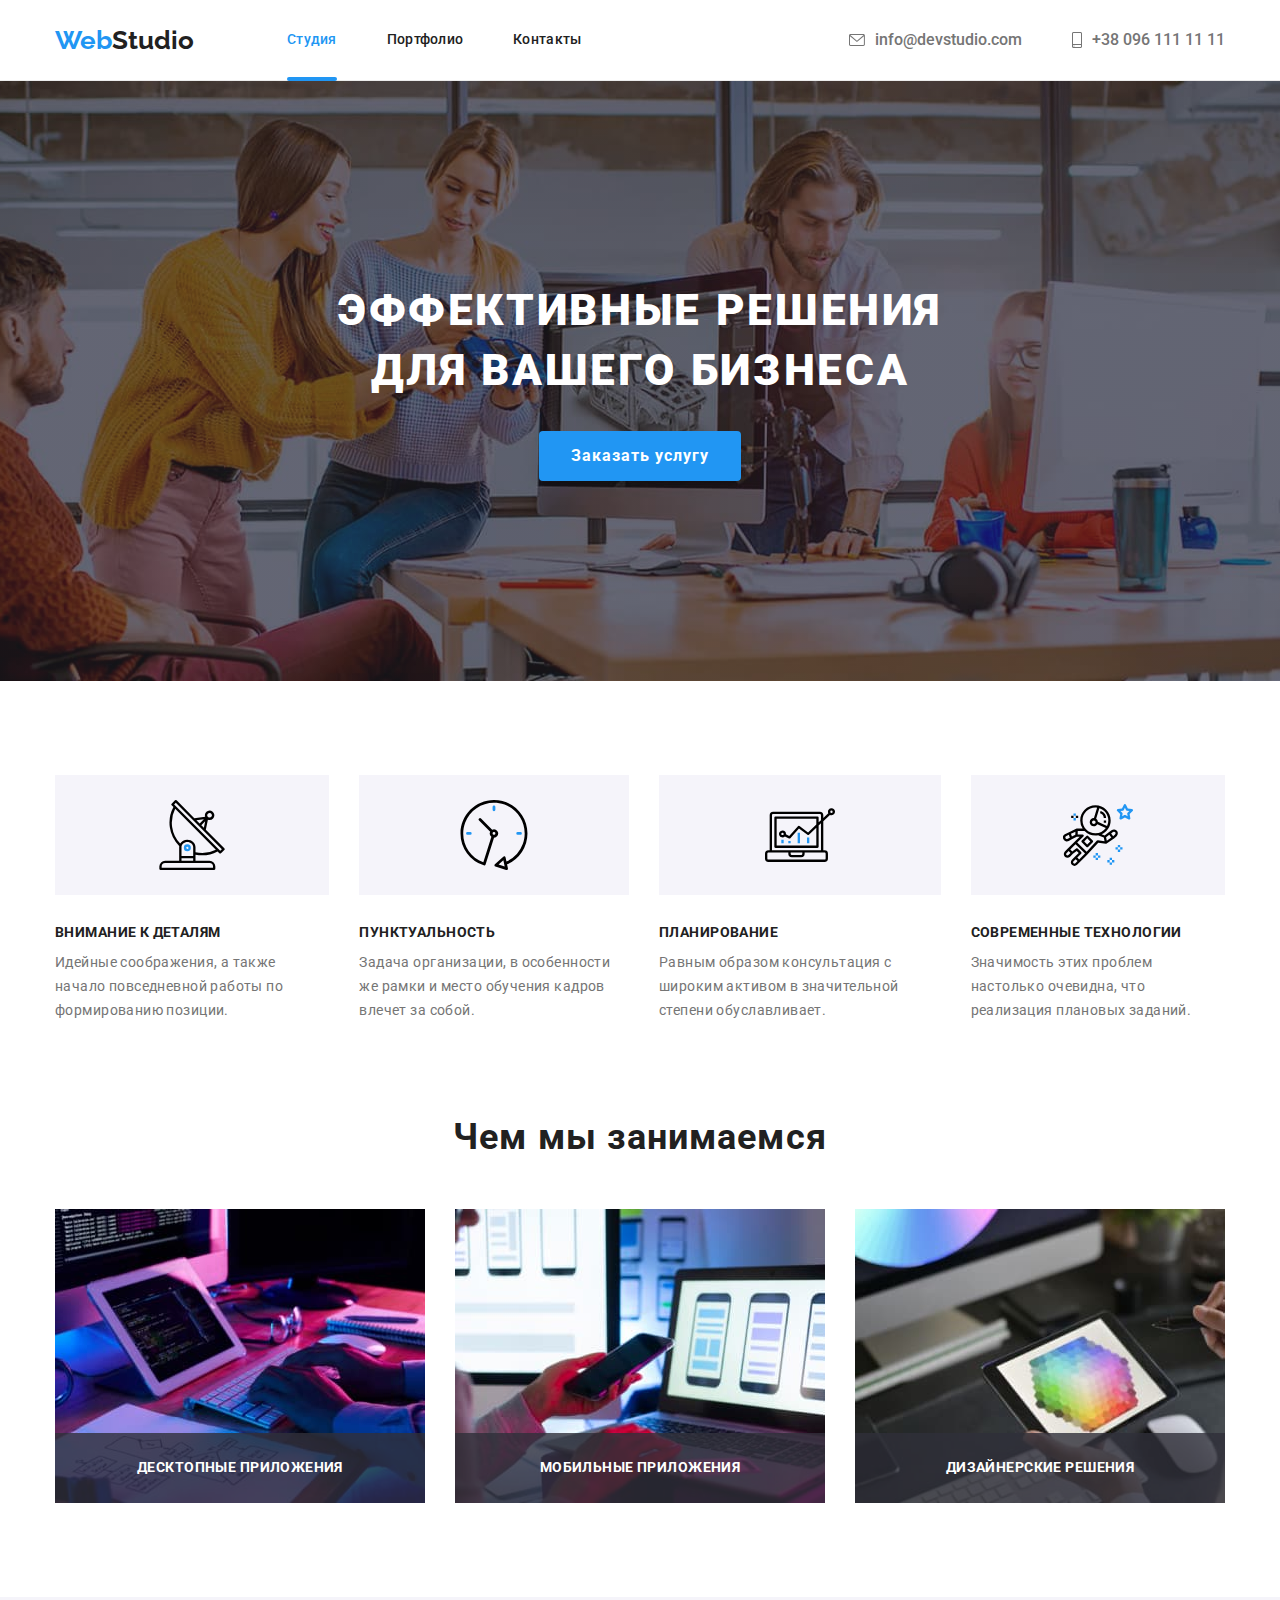
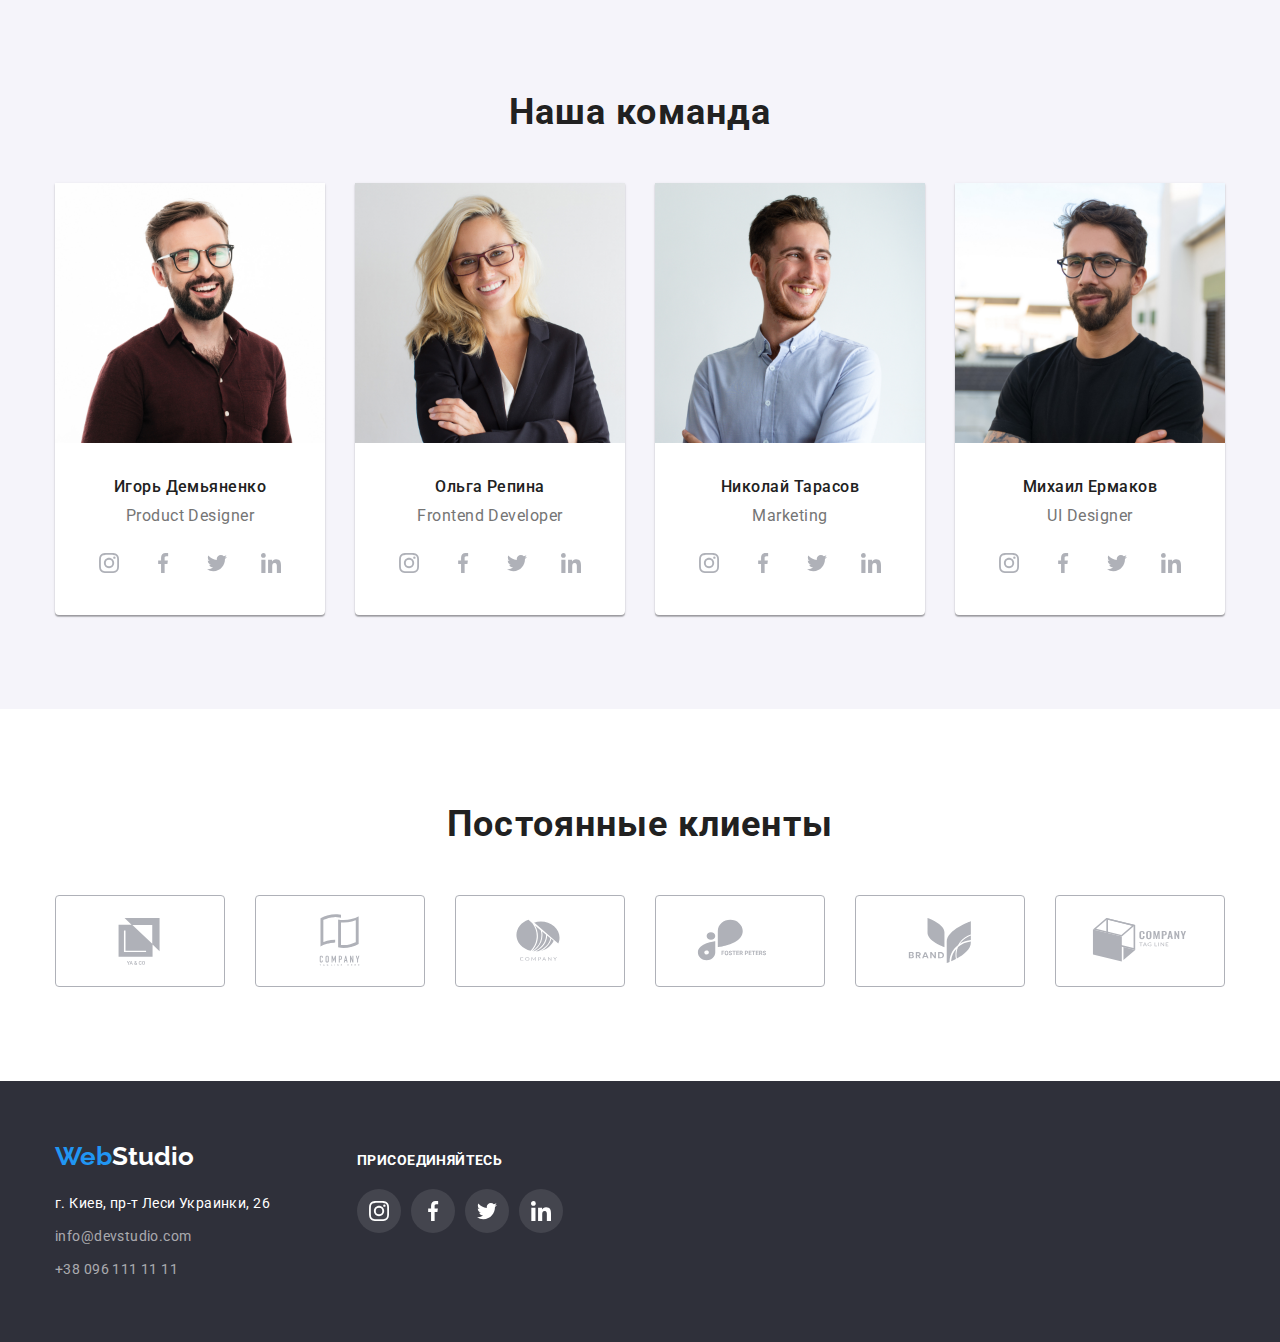
==== index.html @ f7746294 "Initial commit" ====
<!DOCTYPE html>
<html lang="ru">
<!--head-->

<head>
    <meta charset="UTF-8" />
    <meta http-equiv="X-UA-Compatible" content="IE=edge" />
    <meta name="viewport" content="width=device-width, initial-scale=1.0" />
    <title>Web Studio</title>
    <link rel="preconnect" href="https://fonts.googleapis.com" />
    <link rel="preconnect" href="https://fonts.gstatic.com" crossorigin />
    <link href="https://fonts.googleapis.com/css2?family=Raleway:wght@700&family=Roboto:wght@400;500;700;900&display=swap" rel="stylesheet" />
    <link rel="stylesheet" href="https://cdn.jsdelivr.net/npm/modern-normalize@1.1.0/modern-normalize.min.css" />
    <link rel="stylesheet" href="./css/style.css" />
</head>
<!--body-->

<body>
    <!--header-->
    <header class="header">
        <div class="container">
            <a class="logo link" href="./index.html" lang="en">Web<span class="logo-header">Studio</span></a
        >
        <nav class="header-nav link">
          <ul class="nav-list list">
            <li class="nav-item">
              <a href="./index.html" class="nav-link link current-link">Студия</a>
            </li>
            <li class="nav-item">
                <a href="./portfolio.html " class="nav-link link">Портфолио</a>
            </li>
            <li class="nav-item">
                <a href="#" class="nav-link link">Контакты</a>
            </li>
            </ul>
            </nav>
            <ul class="contact-us list">
                <li class="contact-us-item">
                    <a href="mailto:info@devstudio.com" lang="en" class="contact-us-link link">
                        <svg class="contact-icons" width="16" height="12">
                <use href="./images/body/icons/sprite.svg#envelope"></use>
              </svg> info@devstudio.com
                    </a>
                </li>
                <li class="contact-us-item">
                    <a href="tel:+380961111111" class="contact-us-link link">
                        <svg class="contact-icons" width="10" height="16">
                <use href="./images/body/icons/sprite.svg#smartphone"></use>
              </svg> +38 096 111 11 11</a>
                </li>
            </ul>
        </div>
    </header>
    <!--main-->
    <main>
        <!-- HERO -->
        <section class="hero">
            <div class="container">
                <h1 class="hero-title">Эффективные решения для вашего бизнеса</h1>
                <button type="button" class="btn hero-btn" data-modal-open>Заказать услугу</button>
                <div class="backdrop is-hidden" data-modal>
                    <div class="modal">
                        <button class="modal-btn" data-modal-close>
                <svg class="modal-close" width="18" height="18">
                  <use href="./images/body/icons/sprite.svg#close-black"></use>
                </svg>
              </button>
                    </div>
                </div>
            </div>
        </section>
        <!-- MAIN TASKS -->
        <section class="section">
            <div class="container">
                <h2 class="title visually-hidden">Основные задачи</h2>
                <ul class="main-tasks-list list">
                    <li class="main-tasks-item">
                        <div class="main-task-container">
                            <svg class="main-tasks-logo" width="70" height="70">
                  <use href="./images/body/icons/sprite.svg#antenna"></use>
                </svg>
                        </div>
                        <h3 class="main-tasks-title">Внимание к деталям</h3>
                        <p class="main-tasks-text">
                            Идейные соображения, а также начало повседневной работы по формированию позиции.
                        </p>
                    </li>
                    <li class="main-tasks-item">
                        <div class="main-task-container">
                            <svg class="main-tasks-logo" width="70" height="70">
                  <use href="./images/body/icons/sprite.svg#clock"></use>
                </svg>
                        </div>
                        <h3 class="main-tasks-title">Пунктуальность</h3>
                        <p class="main-tasks-text">
                            Задача организации, в особенности же рамки и место обучения кадров влечет за собой.
                        </p>
                    </li>
                    <li class="main-tasks-item">
                        <div class="main-task-container">
                            <svg class="main-tasks-logo" width="70" height="70">
                  <use href="./images/body/icons/sprite.svg#diagram"></use>
                </svg>
                        </div>
                        <h3 class="main-tasks-title">Планирование</h3>
                        <p class="main-tasks-text">
                            Равным образом консультация с широким активом в значительной степени обуславливает.
                        </p>
                    </li>
                    <li class="main-tasks-item">
                        <div class="main-task-container">
                            <svg class="main-tasks-logo" width="70" height="70">
                  <use href="./images/body/icons/sprite.svg#astronaut"></use>
                </svg>
                        </div>
                        <h3 class="main-tasks-title">Современные технологии</h3>
                        <p class="main-tasks-text">
                            Значимость этих проблем настолько очевидна, что реализация плановых заданий.
                        </p>
                    </li>
                </ul>
            </div>
        </section>
        <!-- OUR WORKS -->
        <section class="our-work section">
            <div class="container">
                <h2 class="our-work-title">Чем мы занимаемся</h2>
                <ul class="our-work-list list">
                    <li class="our-work-item">
                        <div class="our-work-thumb">
                            <p class="our-work-description">Десктопные приложения</p>
                            <img class="img" src="./images/body/tablet+keyboard.jpg" alt="Набор кода на клавиатуре с отображением на экране" width="370" height="294" />
                        </div>
                    </li>
                    <li class="our-work-item">
                        <div class="our-work-thumb">
                            <p class="our-work-description">Мобильные приложения</p>
                            <img class="img" src="./images/body/phone+laptop.jpg" alt="Синхронизация телефона и компьютера" width="370" height="294" />
                        </div>
                    </li>
                    <li class="our-work-item">
                        <div class="our-work-thumb">
                            <p class="our-work-description">Дизайнерские решения</p>
                            <img class="img" src="./images/body/tablet.jpg" alt="Графика на планшете" width="370" height="294" />
                        </div>
                    </li>
                </ul>
            </div>
        </section>
        <!-- OUR TEAM -->
        <section class="our-team section">
            <div class="container">
                <h2 class="our-team-title">Наша команда</h2>
                <ul class="our-team-list list">
                    <li class="our-team-item">
                        <img class="img" src="./images/body/igor-demyanenko.jpg" alt="Фото Игоря Демьяненко" width="270" height="260" />
                        <div class="our-team-container">
                            <h3 class="our-team-name">Игорь Демьяненко</h3>
                            <p lang="en" class="our-team-text">Product Designer</p>
                            <ul class="list">
                                <li class="item">
                                    <a class="link" href="https://www.instagram.com/" aria-label="instargam" target="no_blank" rel="noopener noreferer">
                                        <svg class="social-logo" width="20" height="20">
                        <use href="./images/body/icons/sprite.svg#instagram"></use>
                      </svg>
                                    </a>
                                </li>
                                <li class="item">
                                    <a class="link" href="https://www.facebook.com/" aria-label="facebook" target="no_blank" rel="noopener noreferer">
                                        <svg class="social-logo" width="20" height="20">
                        <use href="./images/body/icons/sprite.svg#facebook"></use>
                      </svg>
                                    </a>
                                </li>
                                <li class="item">
                                    <a class="link" href="https://twitter.com/" aria-label="twitter" target="no_blank" rel="noopener noreferer">
                                        <svg class="social-logo" width="20" height="20">
                        <use href="./images/body/icons/sprite.svg#twitter"></use>
                      </svg>
                                    </a>
                                </li>
                                <li class="item">
                                    <a class="link" href="https://www.linkedin.com/" aria-label="linkedin" target="no_blank" rel="noopener noreferer">
                                        <svg class="social-logo" width="20" height="20">
                        <use href="./images/body/icons/sprite.svg#linkedin"></use>
                      </svg>
                                    </a>
                                </li>
                            </ul>
                        </div>
                    </li>
                    <li class="our-team-item">
                        <img class="img" src="./images/body/olga-repina.jpg" alt="Фото Ольги Репиной" width="270" height="260" />
                        <div class="our-team-container">
                            <h3 class="our-team-name">Ольга Репина</h3>
                            <p lang="en" class="our-team-text">Frontend Developer</p>
                            <ul class="list">
                                <li class="item">
                                    <a class="link" href="https://www.instagram.com/" aria-label="instargam" target="no_blank" rel="noopener noreferer">
                                        <svg class="social-logo" width="20" height="20">
                        <use href="./images/body/icons/sprite.svg#instagram"></use>
                      </svg>
                                    </a>
                                </li>
                                <li class="item">
                                    <a class="link" href="https://www.facebook.com/" aria-label="facebook" target="no_blank" rel="noopener noreferer">
                                        <svg class="social-logo" width="20" height="20">
                        <use href="./images/body/icons/sprite.svg#facebook"></use>
                      </svg>
                                    </a>
                                </li>
                                <li class="item">
                                    <a class="link" href="https://twitter.com/" aria-label="twitter" target="no_blank" rel="noopener noreferer">
                                        <svg class="social-logo" width="20" height="20">
                        <use href="./images/body/icons/sprite.svg#twitter"></use>
                      </svg>
                                    </a>
                                </li>
                                <li class="item">
                                    <a class="link" href="https://www.linkedin.com/" aria-label="linkedin" target="no_blank" rel="noopener noreferer">
                                        <svg class="social-logo" width="20" height="20">
                        <use href="./images/body/icons/sprite.svg#linkedin"></use>
                      </svg>
                                    </a>
                                </li>
                            </ul>
                        </div>
                    </li>
                    <li class="our-team-item">
                        <img class="img" src="./images/body/nikolay-tarasov.jpg" alt="Фото Николая Тарасова" width="270" height="260" />
                        <div class="our-team-container">
                            <h3 class="our-team-name">Николай Тарасов</h3>
                            <p lang="en" class="our-team-text">Marketing</p>
                            <ul class="list">
                                <li class="item">
                                    <a class="link" href="https://www.instagram.com/" aria-label="instargam" target="no_blank" rel="noopener noreferer">
                                        <svg class="social-logo" width="20" height="20">
                        <use href="./images/body/icons/sprite.svg#instagram"></use>
                      </svg>
                                    </a>
                                </li>
                                <li class="item">
                                    <a class="link" href="https://www.facebook.com/" aria-label="facebook" target="no_blank" rel="noopener noreferer">
                                        <svg class="social-logo" width="20" height="20">
                        <use href="./images/body/icons/sprite.svg#facebook"></use>
                      </svg>
                                    </a>
                                </li>
                                <li class="item">
                                    <a class="link" href="https://twitter.com/" aria-label="twitter" target="no_blank" rel="noopener noreferer">
                                        <svg class="social-logo" width="20" height="20">
                        <use href="./images/body/icons/sprite.svg#twitter"></use>
                      </svg>
                                    </a>
                                </li>
                                <li class="item">
                                    <a class="link" href="https://www.linkedin.com/" aria-label="linkedin" target="no_blank" rel="noopener noreferer">
                                        <svg class="social-logo" width="20" height="20">
                        <use href="./images/body/icons/sprite.svg#linkedin"></use>
                      </svg>
                                    </a>
                                </li>
                            </ul>
                        </div>
                    </li>
                    <li class="our-team-item">
                        <img class="img" src="./images/body/mikhail-ermakov.jpg" alt="Фото Михаила Ермакова" width="270" height="260" />
                        <div class="our-team-container">
                            <h3 class="our-team-name">Михаил Ермаков</h3>
                            <p lang="en" class="our-team-text">UI Designer</p>
                            <ul class="list">
                                <li class="item">
                                    <a class="link" href="https://www.instagram.com/" aria-label="instargam" target="no_blank" rel="noopener noreferer">
                                        <svg class="social-logo" width="20" height="20">
                        <use href="./images/body/icons/sprite.svg#instagram"></use>
                      </svg>
                                    </a>
                                </li>
                                <li class="item">
                                    <a class="link" href="https://www.facebook.com/" aria-label="facebook" target="no_blank" rel="noopener noreferer">
                                        <svg class="social-logo" width="20" height="20">
                        <use href="./images/body/icons/sprite.svg#facebook"></use>
                      </svg>
                                    </a>
                                </li>
                                <li class="item">
                                    <a class="link" href="https://twitter.com/" aria-label="twitter" target="no_blank" rel="noopener noreferer">
                                        <svg class="social-logo" width="20" height="20">
                        <use href="./images/body/icons/sprite.svg#twitter"></use>
                      </svg>
                                    </a>
                                </li>
                                <li class="item">
                                    <a class="link" href="https://www.linkedin.com/" aria-label="linkedin" target="no_blank" rel="noopener noreferer">
                                        <svg class="social-logo" width="20" height="20">
                        <use href="./images/body/icons/sprite.svg#linkedin"></use>
                      </svg>
                                    </a>
                                </li>
                            </ul>
                        </div>
                    </li>
                </ul>
            </div>
        </section>
    </main>
    <!-- OUR CLIENTS -->
    <section class="section">
        <div class="container">
            <h2 class="our-clients-title title">Постоянные клиенты</h2>
            <ul class="our-clients-list list">
                <li class="our-clients-item item">
                    <a class="our-clients-link link" href="">
                        <svg class="clients-icon" width="160" height="60">
                <use href="./images/body/icons/sprite.svg#logo-1"></use>
              </svg>
                    </a>
                </li>
                <li class="our-clients-item item">
                    <a class="our-clients-link link" href="">
                        <svg class="clients-icon" width="106" height="60">
                <use href="./images/body/icons/sprite.svg#logo-2"></use>
              </svg>
                    </a>
                </li>
                <li class="our-clients-item item">
                    <a class="our-clients-link link" href="">
                        <svg class="clients-icon" width="106" height="60">
                <use href="./images/body/icons/sprite.svg#logo-3"></use>
              </svg>
                    </a>
                </li>
                <li class="our-clients-item item">
                    <a class="our-clients-link link" href="">
                        <svg class="clients-icon" width="106" height="60">
                <use href="./images/body/icons/sprite.svg#logo-4"></use>
              </svg>
                    </a>
                </li>
                <li class="our-clients-item item">
                    <a class="our-clients-link link" href="">
                        <svg class="clients-icon" width="106" height="60">
                <use href="./images/body/icons/sprite.svg#logo-5"></use>
              </svg>
                    </a>
                </li>
                <li class="our-clients-item item">
                    <a class="our-clients-link link" href="">
                        <svg class="clients-icon" width="106" height="60">
                <use href="./images/body/icons/sprite.svg#logo-6"></use>
              </svg>
                    </a>
                </li>
            </ul>
        </div>
    </section>
    <!--footer-->
    <footer class="footer">
        <div class="container">
            <div class="footer-contacts">
                <a class="logo link" href="./index.html" lang="en">Web<span class="logo-footer">Studio</span></a
          >
          <address class="address">
            <ul class="address-list list">
              <li class="address-item">
                <a
                  href="https://goo.gl/maps/aVmXrmSKE6ymTyCH6"
                  target="no_blank"
                  rel="noopener noreferer"
                  class="address-link office link"
                  >г. Киев, пр-т Леси Украинки, 26</a
                >
              </li>
              <li class="address-item">
                <a href="mailto:info@devstudio.com" lang="en" class="address-link link"
                  >info@devstudio.com</a
                >
              </li>
              <li class="address-item">
                <a href="tel:+380961111111" class="address-link link">+38 096 111 11 11</a>
                </li>
                </ul>
                </address>
            </div>
            <div class="footer-socials">
                <h3>присоединяйтесь</h3>
                <ul class="list">
                    <li class="item">
                        <a class="link" href="https://www.instagram.com/" aria-label="instargam" target="no_blank" rel="noopener noreferer">
                            <svg class="social-logo" width="20" height="20">
                  <use href="./images/body/icons/sprite.svg#instagram"></use>
                </svg>
                        </a>
                    </li>
                    <li class="item">
                        <a class="link" href="https://www.facebook.com/" aria-label="facebook" target="no_blank" rel="noopener noreferer">
                            <svg class="social-logo" width="20" height="20">
                  <use href="./images/body/icons/sprite.svg#facebook"></use>
                </svg>
                        </a>
                    </li>
                    <li class="item">
                        <a class="link" href="https://twitter.com/" aria-label="twitter" target="no_blank" rel="noopener noreferer">
                            <svg class="social-logo" width="20" height="20">
                  <use href="./images/body/icons/sprite.svg#twitter"></use>
                </svg>
                        </a>
                    </li>
                    <li class="item">
                        <a class="link" href="https://www.linkedin.com/" aria-label="linkedin" target="no_blank" rel="noopener noreferer">
                            <svg class="social-logo" width="20" height="20">
                  <use href="./images/body/icons/sprite.svg#linkedin"></use>
                </svg>
                        </a>
                    </li>
                </ul>
            </div>
        </div>
    </footer>
    <script src="./js/modal.js"></script>
</body>

</html>
---- css/style.css ----
:root {
    --main-font-family: 'Roboto', sans-serif;
    --secondary-font-family: 'Raleway', sans-serif;
    --text-font-size: 14px;
    --hero-text-color: #ffffff;
    --primary-text-color: #212121;
    --secondary-text-color: #757575;
    --accent-color: #2196f3;
    --primary-background-color: #2f303a;
    --secondary-background-color: #f5f4fa;
    --address-text-color: rgba(255, 255, 255, 0.6);
}

body {
    font-family: var(--main-font-family);
}

h1,
h2,
h3,
h4,
h5,
h6,
p,
ul {
    margin: 0;
    padding: 0;
}

.section {
    padding-top: 94px;
    padding-bottom: 94px;
}

.container {
    width: 1200px;
    margin-left: auto;
    margin-right: auto;
    padding-left: 15px;
    padding-right: 15px;
    /* outline: 1px solid tomato; */
}

.list {
    list-style: none;
}

.link {
    text-decoration: none;
}

.address {
    font-style: normal;
}

.visually-hidden {
    position: absolute;
    width: 1px;
    height: 1px;
    margin: -1px;
    border: 0;
    padding: 0;
    clip: rect(0 0 0 0);
    overflow: hidden;
}


/*------HEADER------*/

.header {
    border-bottom: 1px solid #ececec;
}

.header .container,
.nav-list,
.contact-us {
    display: flex;
    align-items: center;
}

.header .nav-link {
    display: block;
    padding-top: 32px;
    padding-bottom: 32px;
}

.header .nav-item+.nav-item {
    margin-left: 50px;
}

.contact-us {
    margin-left: auto;
}

.header .contact-us-item+.contact-us-item {
    margin-left: 50px;
}

.logo {
    margin-right: 93px;
    font-family: var(--secondary-font-family);
    font-weight: 700;
    font-size: 26px;
    line-height: 1.19;
    color: var(--accent-color);
}

.logo-header {
    color: var(--primary-text-color);
}

.nav-link {
    font-weight: 500;
    font-size: var(--text-font-size);
    line-height: 1.14;
    letter-spacing: 0.02em;
    color: var(--primary-text-color);
    transition: color 250ms cubic-bezier(0.4, 0, 0.2, 1);
}

.nav-link:hover,
.nav-link:focus {
    color: var(--accent-color);
    cursor: pointer;
}

.current-link {
    color: var(--accent-color);
    position: relative;
}

.current-link::after {
    content: '';
    position: absolute;
    left: 0;
    bottom: -1px;
    width: 100%;
    height: 4px;
    border-radius: 2px;
    background-color: var(--accent-color);
}

.contact-us-link {
    display: flex;
    font-weight: 500;
    color: var(--secondary-text-color);
    align-items: center;
    transition: color 250ms cubic-bezier(0.4, 0, 0.2, 1);
}

.contact-us-link:hover,
.contact-us-link:focus {
    color: var(--accent-color);
    cursor: pointer;
}

.contact-icons {
    fill: currentColor;
    margin-right: 10px;
}


/*------HEADER------*/


/*------MAIN------*/

.hero {
    padding: 200px 0;
    text-align: center;
    background-color: var(--primary-background-color);
    color: var(--hero-text-color);
    background-image: linear-gradient(to right, rgba(47, 48, 58, 0.4), rgba(47, 48, 58, 0.4)), url(../images/body/hero-background.jpg);
    background-size: cover;
    background-repeat: no-repeat;
    background-position: center;
    max-width: 1600px;
    margin-left: auto;
    margin-right: auto;
}

.hero .container {
    max-width: 696px;
}

.hero-title {
    margin-bottom: 30px;
    font-weight: 900;
    font-size: 44px;
    line-height: 1.36;
    text-align: center;
    letter-spacing: 0.06em;
    text-transform: uppercase;
}

.btn {
    font-weight: 700;
    font-size: 16px;
    line-height: 1.88;
    display: flex;
    align-items: center;
    text-align: center;
    letter-spacing: 0.06em;
    background-color: var(--accent-color);
    box-shadow: 0px 4px 4px rgba(0, 0, 0, 0.15);
    border-radius: 4px;
    color: inherit;
    cursor: pointer;
}

.hero-btn {
    display: inline-block;
    padding: 10px 32px;
    border: none;
}

.backdrop {
    position: fixed;
    top: 0;
    left: 0;
    width: 100vw;
    height: 100vh;
    background-color: rgba(0, 0, 0, 0.2);
    opacity: 1;
    transition: opacity 250ms cubic-bezier(0.4, 0, 0.2, 1);
    z-index: 2;
}

.backdrop.is-hidden {
    opacity: 0;
    pointer-events: none;
}

.modal {
    position: absolute;
    top: 50%;
    left: 50%;
    transform: translate(-50%, -50%) scale(1);
    display: block;
    min-width: 528px;
    min-height: 581px;
    background: var(--hero-text-color);
    box-shadow: 0px 1px 3px rgba(0, 0, 0, 0.12), 0px 1px 1px rgba(0, 0, 0, 0.14), 0px 2px 1px rgba(0, 0, 0, 0.2);
    border-radius: 4px;
    transition: transform 250ms cubic-bezier(0.4, 0, 0.2, 1);
}

.backdrop.is-hidden .modal {
    transform: translate(-50%, -50%) scale(1.2);
}

.modal-btn {
    display: flex;
    width: 30px;
    height: 30px;
    border-radius: 50%;
    border: 1px solid rgba(0, 0, 0, 0.1);
    justify-content: center;
    align-items: center;
    margin-left: auto;
    cursor: pointer;
    margin-top: 8px;
    margin-right: 8px;
}


/* Main tasks  */

.main-tasks-list {
    display: flex;
}


/* для display:flex вместо width нужно использовать flex-basis */

.main-tasks-item {
    flex-basis: calc((100% - 30) / 4);
}

.main-tasks-item+.main-tasks-item {
    margin-left: 30px;
}

.main-task-container {
    display: flex;
    height: 120px;
    background-color: var(--secondary-background-color);
    justify-content: center;
    align-items: center;
    margin-bottom: 30px;
}

.main-tasks-title {
    margin-bottom: 10px;
    font-weight: 700;
    font-size: var(--text-font-size);
    line-height: 1.14;
    letter-spacing: 0.03em;
    text-transform: uppercase;
    color: var(--primary-text-color);
}

.main-tasks-text {
    font-weight: 400;
    font-size: var(--text-font-size);
    line-height: 1.71;
    letter-spacing: 0.03em;
    color: var(--secondary-text-color);
}


/* OUR WORK */

.our-work {
    padding-top: 0;
}

.our-work-thumb {
    position: relative;
    display: flex;
}

.our-work-list .img {
    display: block;
    max-width: 100%;
    height: auto;
}

.our-work-description {
    position: absolute;
    left: 0;
    bottom: 0;
    width: 100%;
    height: 70px;
    display: flex;
    justify-content: center;
    align-items: center;
    justify-content: center;
    background-color: rgba(47, 48, 58, 0.8);
    font-weight: 700;
    font-size: 14px;
    line-height: 1.14;
    letter-spacing: 0.03em;
    text-transform: uppercase;
    color: var(--hero-text-color);
}

.our-work-title,
.our-team-title {
    margin-bottom: 50px;
    font-weight: 700;
    font-size: 36px;
    line-height: 1.17;
    text-align: center;
    letter-spacing: 0.03em;
    color: var(--primary-text-color);
}

.our-work-list {
    display: flex;
}

.our-work-item {
    width: calc((100%-60) / 3);
}

.our-work-item+.our-work-item {
    margin-left: 30px;
}


/* OUR TEAM */

.our-team {
    background-color: var(--secondary-background-color);
}

.our-team-list {
    display: flex;
}

.our-team-item {
    background-color: var(--hero-text-color);
    box-shadow: 0px 1px 3px rgba(0, 0, 0, 0.12), 0px 1px 1px rgba(0, 0, 0, 0.14), 0px 2px 1px rgba(0, 0, 0, 0.2);
    border-bottom-left-radius: 4px;
    border-bottom-right-radius: 4px;
}

.our-team-item+.our-team-item {
    margin-left: 30px;
}

.our-team-container {
    padding-top: 30px;
    padding-bottom: 30px;
}

.our-team-item .list {
    display: flex;
    justify-content: center;
    align-items: center;
}

.our-team-item .item {
    display: flex;
    background-color: var(--hero-text-color);
    justify-content: center;
    align-items: center;
}

.our-team-item .item:not(:last-child) {
    margin-right: 10px;
}

.our-team-item .link {
    display: flex;
    justify-content: center;
    align-items: center;
    width: 44px;
    height: 44px;
    border-radius: 50%;
    color: #afb1b8;
    transition: color 250ms cubic-bezier(0.4, 0, 0.2, 1), background-color 250ms cubic-bezier(0.4, 0, 0.2, 1);
}

.our-team-item .link:hover,
.our-team-item .link:focus {
    background-color: var(--accent-color);
    color: var(--hero-text-color);
}

.our-team-name,
.our-team-text {
    font-weight: 500;
    font-size: 16px;
    line-height: 1.19;
    text-align: center;
    letter-spacing: 0.03em;
    color: var(--primary-text-color);
    margin-bottom: 10px;
}

.our-team-text {
    font-weight: 400;
    color: var(--secondary-text-color);
    margin-bottom: 16px;
}

.our-team-list .social-logo {
    fill: currentColor;
}


/* OUR CLIENTS */

.our-clients-title {
    margin-bottom: 50px;
    font-weight: 700;
    font-size: 36px;
    line-height: 1.17;
    text-align: center;
    letter-spacing: 0.03em;
    color: #212121;
}

.our-clients-list {
    display: flex;
    justify-content: center;
    align-items: center;
}

.our-clients-item {
    display: flex;
}

.our-clients-item+.our-clients-item {
    margin-left: 30px;
}

.our-clients-link {
    display: flex;
    width: 170px;
    height: 92px;
    border-radius: 4px;
    justify-content: center;
    align-items: center;
    color: #afb1b8;
    border: 1px solid currentColor;
    transition: color 250ms cubic-bezier(0.4, 0, 0.2, 1);
}

.our-clients-link:hover,
.our-clients-link:focus {
    color: var(--accent-color);
}

.clients-icon {
    fill: currentColor;
}


/*---PORTFOLIO----*/

.portfolio-btn-list {
    display: flex;
    margin-bottom: 50px;
    justify-content: center;
}

.portfolio-btn {
    padding: 6px 22px;
    border: none;
    border-radius: 4px;
    font-weight: 500;
    font-size: 16px;
    line-height: 1.62;
    text-align: center;
    letter-spacing: 0.03em;
    color: var(--primary-text-color);
    background-color: var(--secondary-background-color);
    cursor: pointer;
    transition: color 250ms cubic-bezier(0.4, 0, 0.2, 1), background-color 250ms cubic-bezier(0.4, 0, 0.2, 1), box-shadow 250ms cubic-bezier(0.4, 0, 0.2, 1);
}

.portfolio-btn:hover,
.portfolio-btn:focus {
    color: var(--hero-text-color);
    background-color: var(--accent-color);
    box-shadow: 0px 3px 1px rgba(0, 0, 0, 0.1), 0px 1px 2px rgba(0, 0, 0, 0.08), 0px 2px 2px rgba(0, 0, 0, 0.12);
}

.current-portfolio-btn {
    background-color: var(--accent-color);
    color: var(--hero-text-color);
    box-shadow: 0px 3px 1px rgba(0, 0, 0, 0.1), 0px 1px 2px rgba(0, 0, 0, 0.08), 0px 2px 2px rgba(0, 0, 0, 0.12);
}

.portfolio-btn-item {
    margin-right: 8px;
}

.portfolio-btn-item:last-child {
    margin-right: 0px;
}

.portfolio-list {
    display: flex;
    flex-wrap: wrap;
}


/* для display:flex вместо width нужно использовать flex-basis */


/* gap: 30px - забивка флекс-сетки на маржине 30 */

.portfolio-item {
    flex-basis: calc((100% - 60px) / 3);
    margin-right: 30px;
    margin-bottom: 30px;
}

.portfolio-item:nth-child(3n) {
    margin-right: 0;
}

.portfolio-item:nth-last-child(-n + 3) {
    margin-bottom: 0;
}

.portfolio-thumb {
    position: relative;
    overflow: hidden;
}

.portfolio-overlay {
    position: absolute;
    top: 0;
    left: 0;
    width: 100%;
    height: 100%;
    background-color: rgba(33, 150, 243, 0.9);
    opacity: 0;
    transform: translateY(100%);
    transition: transform 250ms cubic-bezier(0.4, 0, 0.2, 1), opacity 250ms cubic-bezier(0.4, 0, 0.2, 1);
}

.portfolio-link:hover .portfolio-overlay,
.portfolio-link:focus .portfolio-overlay {
    opacity: 1;
    transform: translateY(0);
}

.portfolio-img {
    display: block;
    max-width: 100%;
    height: auto;
}

.portfolio-thumb-description {
    position: absolute;
    top: 50%;
    left: 50%;
    transform: translate(-50%, -50%);
    display: block;
    width: 322px;
    font-weight: 400;
    font-size: 18px;
    line-height: 1.56;
    letter-spacing: 0.03em;
    color: var(--hero-text-color);
}

.portfolio-link {
    transition: box-shadow 250ms cubic-bezier(0.4, 0, 0.2, 1);
}

.portfolio-link:hover,
.portfolio-link:focus {
    display: block;
    box-shadow: 0px 1px 1px rgba(0, 0, 0, 0.12), 0px 4px 4px rgba(0, 0, 0, 0.06), 1px 4px 6px rgba(0, 0, 0, 0.16);
}

.portfolio-description {
    padding-top: 20px;
    padding-right: 24px;
    padding-bottom: 20px;
    padding-left: 24px;
    border: 1px solid #eeeeee;
    border-top: 0;
}

.portfolio-title {
    margin-bottom: 4px;
    font-weight: 700;
    font-size: 18px;
    line-height: 2;
    letter-spacing: 0.06em;
    color: var(--primary-text-color);
}

.portfolio-text {
    font-weight: 400;
    font-size: 16px;
    line-height: 1.88;
    letter-spacing: 0.03em;
    color: var(--secondary-text-color);
}


/*------FOOTER------*/

.footer {
    background-color: var(--primary-background-color);
    padding-top: 60px;
    padding-bottom: 60px;
}

.footer .container {
    display: flex;
    align-items: baseline;
}

.footer .footer-contacts {
    margin-right: 70px;
}

.logo-footer,
.address-item .office {
    color: var(--hero-text-color);
}

.address-link {
    font-weight: 400;
    font-size: var(--text-font-size);
    line-height: 1.71;
    letter-spacing: 0.03em;
    color: var(--address-text-color);
}

.footer .logo {
    display: inline-block;
    margin-bottom: 20px;
}

.address-item+.address-item {
    margin-top: 9px;
}

.footer-socials {
    width: 206px;
    height: 80px;
}

.footer-socials .list {
    display: flex;
    justify-content: space-between;
}

.footer-socials h3 {
    margin-bottom: 20px;
    font-family: var(--main-font-family);
    font-weight: 700;
    font-size: 14px;
    line-height: 1.14;
    letter-spacing: 0.03em;
    text-transform: uppercase;
    color: var(--hero-text-color);
}

.footer-socials .link {
    display: flex;
    width: 44px;
    height: 44px;
    background-color: rgba(255, 255, 255, 0.1);
    justify-content: center;
    align-items: center;
    border-radius: 50%;
    transition: background-color 250ms cubic-bezier(0.4, 0, 0.2, 1);
}

.footer-socials .link:hover,
.footer-socials .link:focus {
    background-color: var(--accent-color);
}

.footer-socials .social-logo {
    fill: var(--hero-text-color);
}
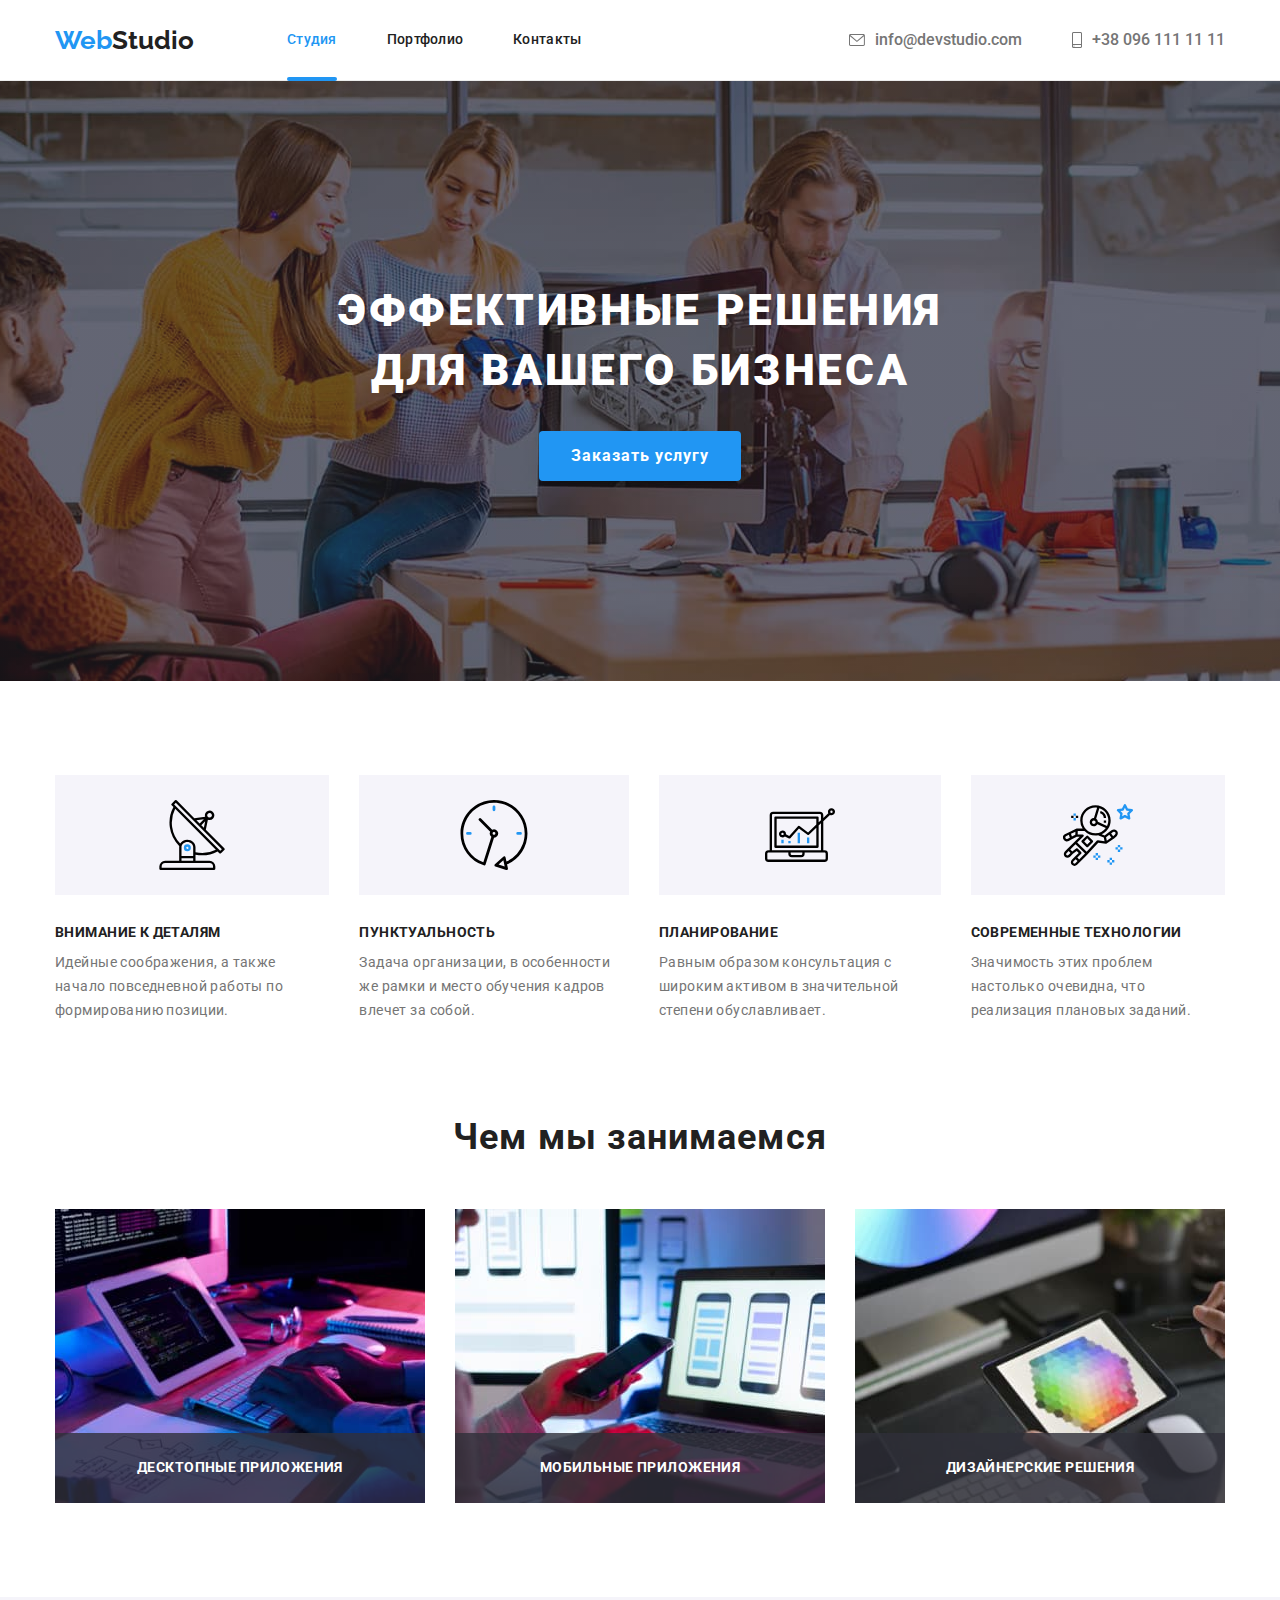
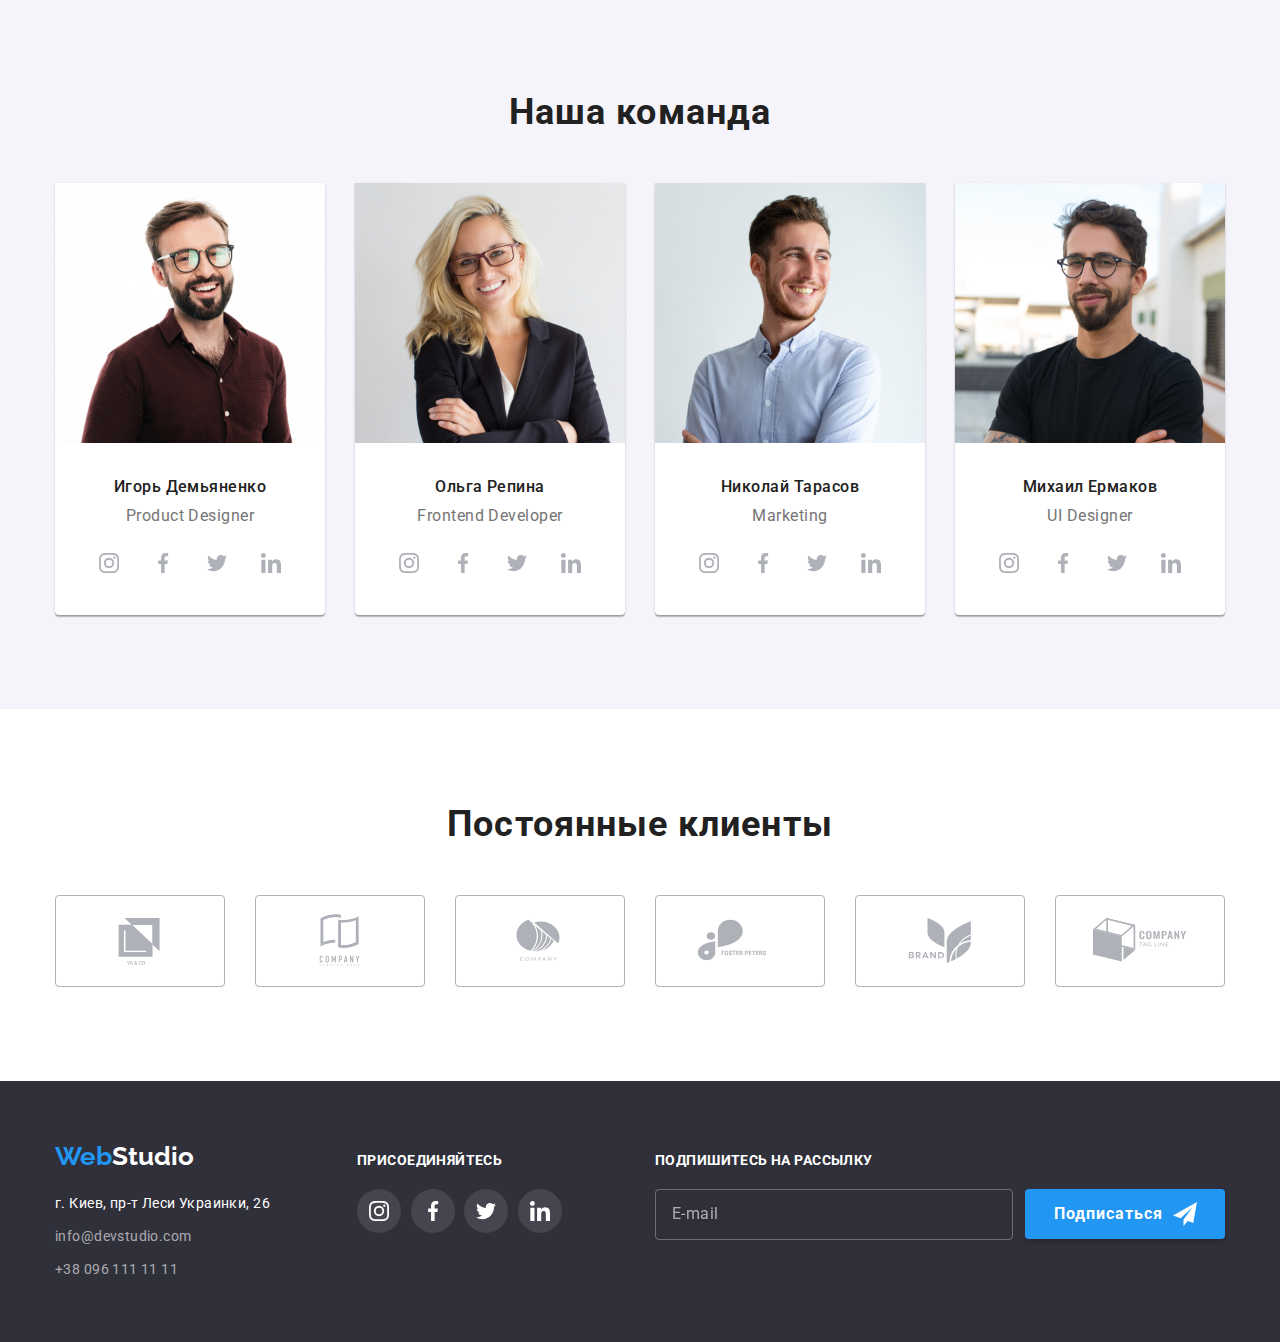
==== commit 71ce1cf2: "prepare h/w №6" ====
--- a/index.html
+++ b/index.html
@@ -60,11 +60,53 @@
                 <button type="button" class="btn hero-btn" data-modal-open>Заказать услугу</button>
                 <div class="backdrop is-hidden" data-modal>
                     <div class="modal">
-                        <button class="modal-btn" data-modal-close>
+                        <button class="modal-close-btn" data-modal-close>
                 <svg class="modal-close" width="18" height="18">
                   <use href="./images/body/icons/sprite.svg#close-black"></use>
                 </svg>
               </button>
+                        <b class="modal-title">Оставьте свои данные, мы вам перезвоним</b>
+                        <form class="modal-form">
+                            <label class="modal-label">
+                  <span class="modal-description">Имя</span>
+                  <input class="modal-input" type="text" name="user-name" />
+                  <svg class="modal-icon" width="18" height="18">
+                    <use href="./images/body/icons/modal-sprite.svg#icon-person"></use>
+                  </svg>
+                </label>
+                            <label class="modal-label">
+                  <span class="modal-description">Телефон</span>
+                  <input class="modal-input" type="tel" name="user-phone" />
+                  <svg class="modal-icon" width="18" height="18">
+                    <use href="./images/body/icons/modal-sprite.svg#icon-phone"></use>
+                  </svg>
+                </label>
+                            <label class="modal-label">
+                  <span class="modal-description">Почта</span>
+                  <input class="modal-input" type="email" name="user-email" />
+                  <svg class="modal-icon" width="18" height="18">
+                    <use href="./images/body/icons/modal-sprite.svg#icon-email"></use>
+                  </svg>
+                </label>
+                            <label class="modal-label-comments">
+                  <span class="modal-description">Комментарии</span>
+                  <textarea
+                    class="modal-comments"
+                    name="user-comments"
+                    rows="7"
+                    placeholder="Введите текст"
+                  ></textarea>
+                </label>
+                            <label class="policy-label">
+                  <input class="policy-check visually-hidden" type="checkbox" name="policy" />
+                  <span class="checkbox"></span>
+                  <span class="policy-text"
+                    >Соглашаюсь с рассылкой и принимаю
+                    <a class="policy-link">Условия договора</a></span
+                  >
+                </label>
+                            <button class="btn hero-btn modal-btn" type="submit">Отправить</button>
+                        </form>
                     </div>
                 </div>
             </div>
@@ -383,7 +425,7 @@
                 </address>
             </div>
             <div class="footer-socials">
-                <h3>присоединяйтесь</h3>
+                <h3 class="footer-socials-title">присоединяйтесь</h3>
                 <ul class="list">
                     <li class="item">
                         <a class="link" href="https://www.instagram.com/" aria-label="instargam" target="no_blank" rel="noopener noreferer">
@@ -414,6 +456,25 @@
                         </a>
                     </li>
                 </ul>
+            </div>
+            <div class="subscription">
+                <h3 class="subscription-title">Подпишитесь на рассылку</h3>
+                <form class="subscription-form">
+                    <label class="subscription-label">
+              <input
+                class="subscription-input"
+                type="email"
+                name="email-subscription"
+                placeholder="E-mail"
+              />
+            </label>
+                    <button class="subscription-btn" type="submit">
+              <span class="subscription-btn-text">Подписаться</span>
+              <svg class="subscription-icon" width="24" height="24">
+                <use href="/images/body/icons/modal-sprite.svg#icon-send"></use>
+              </svg>
+            </button>
+                </form>
             </div>
         </div>
     </footer>
--- a/css/style.css
+++ b/css/style.css
@@ -238,7 +238,7 @@
     transform: translate(-50%, -50%) scale(1);
     display: block;
     min-width: 528px;
-    min-height: 581px;
+    padding: 40px;
     background: var(--hero-text-color);
     box-shadow: 0px 1px 3px rgba(0, 0, 0, 0.12), 0px 1px 1px rgba(0, 0, 0, 0.14), 0px 2px 1px rgba(0, 0, 0, 0.2);
     border-radius: 4px;
@@ -249,7 +249,10 @@
     transform: translate(-50%, -50%) scale(1.2);
 }
 
-.modal-btn {
+.modal-close-btn {
+    position: absolute;
+    top: 8px;
+    right: 8px;
     display: flex;
     width: 30px;
     height: 30px;
@@ -259,8 +262,126 @@
     align-items: center;
     margin-left: auto;
     cursor: pointer;
-    margin-top: 8px;
-    margin-right: 8px;
+    transition: fill 250ms cubic-bezier(0.4, 0, 0.2, 1);
+}
+
+.modal-close-btn:focus,
+.modal-close-btn:hover {
+    fill: var(--accent-color);
+}
+
+.modal-label {
+    position: relative;
+    display: block;
+    margin-bottom: 10px;
+}
+
+.modal-title {
+    display: inline-block;
+    margin-bottom: 12px;
+    font-weight: 700;
+    font-size: 20px;
+    line-height: 1.15;
+    text-align: center;
+    letter-spacing: 0.03em;
+    color: var(--primary-text-color);
+}
+
+.modal-description {
+    display: block;
+    font-weight: 400;
+    font-size: 12px;
+    line-height: 1.17;
+    letter-spacing: 0.01em;
+    color: var(--secondary-text-color);
+    text-align: left;
+}
+
+.modal-input {
+    display: block;
+    width: 100%;
+    padding: 6px 6px 6px 40px;
+    border: 1px solid rgba(33, 33, 33, 0.2);
+    border-radius: 4px;
+    cursor: pointer;
+    transition: outline 250ms cubic-bezier(0.4, 0, 0.2, 1);
+}
+
+.modal-input:focus,
+.modal-comments:focus {
+    outline: 1px solid var(--accent-color);
+}
+
+.modal-input:focus+.modal-icon {
+    fill: var(--accent-color);
+}
+
+.modal-icon {
+    position: absolute;
+    top: 23px;
+    left: 13.5px;
+    transition: fill 250ms cubic-bezier(0.4, 0, 0.2, 1);
+}
+
+.modal-label-comments {
+    display: block;
+    margin-bottom: 20px;
+}
+
+.modal-comments {
+    width: 100%;
+    padding: 12px 16px;
+    resize: none;
+    border: 1px solid rgba(33, 33, 33, 0.2);
+    cursor: pointer;
+    transition: outline 250ms cubic-bezier(0.4, 0, 0.2, 1);
+}
+
+.policy-label {
+    display: flex;
+    margin-bottom: 30px;
+    justify-content: center;
+    align-items: center;
+}
+
+.checkbox {
+    display: inline-block;
+    width: 16px;
+    height: 15px;
+    border: 1px solid #000000;
+    box-shadow: 0px 4px 4px rgba(0, 0, 0, 0.25);
+    border-radius: 2px;
+    margin-right: 9px;
+    transition: background-color 250ms cubic-bezier(0.4, 0, 0.2, 1), box-shadow 250ms cubic-bezier(0.4, 0, 0.2, 1);
+}
+
+.policy-check:checked+.checkbox {
+    border: transparent;
+    box-shadow: none;
+    background-color: var(--accent-color);
+    background-image: url(/images/body/icons/originals/check.svg);
+    background-size: contain;
+    background-position: center;
+    background-repeat: no-repeat;
+}
+
+.policy-text {
+    font-weight: 400;
+    font-size: 14px;
+    line-height: 1.71;
+    letter-spacing: 0.03em;
+    color: var(--secondary-text-color);
+}
+
+.policy-link {
+    text-decoration-line: underline;
+    color: var(--accent-color);
+    cursor: pointer;
+}
+
+.modal-btn {
+    padding-left: 55px;
+    padding-right: 55px;
 }
 
 
@@ -690,6 +811,7 @@
 .footer-socials {
     width: 206px;
     height: 80px;
+    margin-right: 93px;
 }
 
 .footer-socials .list {
@@ -697,7 +819,8 @@
     justify-content: space-between;
 }
 
-.footer-socials h3 {
+.footer-socials-title,
+.subscription-title {
     margin-bottom: 20px;
     font-family: var(--main-font-family);
     font-weight: 700;
@@ -726,4 +849,62 @@
 
 .footer-socials .social-logo {
     fill: var(--hero-text-color);
+}
+
+.subscription {
+    width: 570px;
+}
+
+.subscription-form {
+    display: flex;
+}
+
+.subscription-input {
+    display: inline-block;
+    width: 358px;
+    color: var(--hero-text-color);
+    background-color: transparent;
+    padding: 15px 16px;
+    border: 1px solid rgba(255, 255, 255, 0.3);
+    filter: drop-shadow(0px 4px 4px rgba(0, 0, 0, 0.15));
+    border-radius: 4px;
+    margin-right: 12px;
+}
+
+.subscription-input::placeholder {
+    font-weight: 400;
+    font-size: 16px;
+    line-height: 1, 25;
+    display: flex;
+    align-items: center;
+    letter-spacing: 0.03em;
+    color: rgba(255, 255, 255, 0.6);
+}
+
+.subscription-btn {
+    display: flex;
+    justify-content: center;
+    align-items: center;
+    width: 200px;
+    height: 50px;
+    padding: 10px 28px 10px 29px;
+    background-color: var(--accent-color);
+    box-shadow: 0px 4px 4px rgba(0, 0, 0, 0.15);
+    border-radius: 4px;
+    border: none;
+    cursor: pointer;
+}
+
+.subscription-btn-text {
+    font-weight: 700;
+    font-size: 16px;
+    line-height: 1.88;
+    letter-spacing: 0.06em;
+    color: var(--hero-text-color);
+    margin-right: 10px;
+}
+
+.subscription-icon {
+    fill: var(--hero-text-color);
+    background-color: transparent;
 }